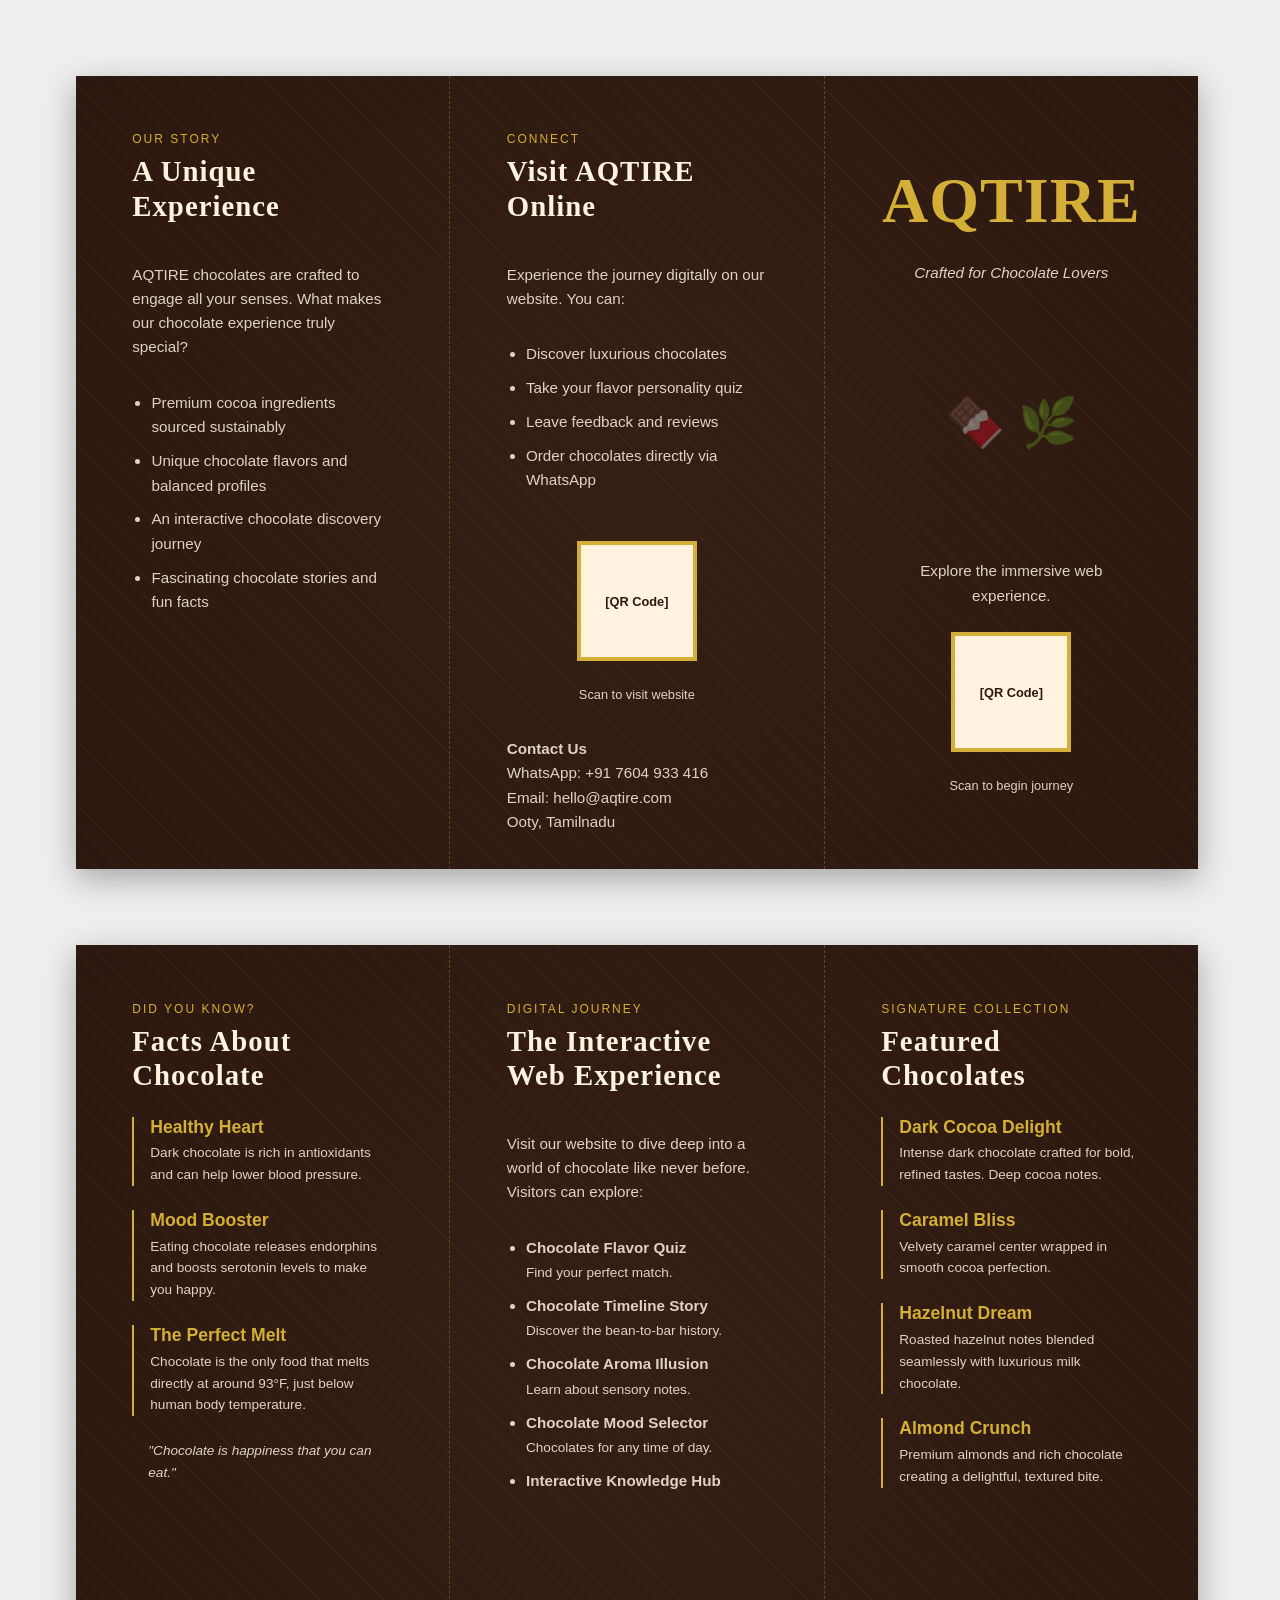
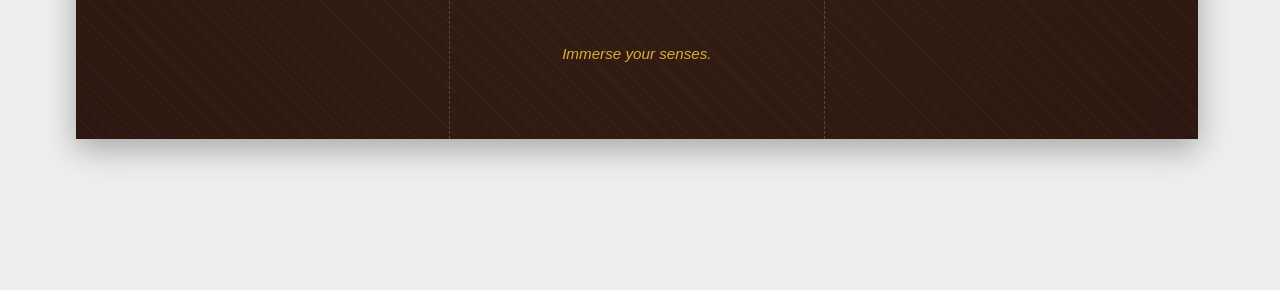
==== pamphlet.html @ f1e1c923 "changed" ====
<!DOCTYPE html>
<html lang="en">
<head>
  <meta charset="UTF-8">
  <meta name="viewport" content="width=device-width, initial-scale=1.0">
  <title>AQTIRE - Pamphlet Print Design</title>
  <style>
    :root {
      --dark: #2c1810;
      --cocoa: #4e342e;
      --gold: #d4af37;
      --cream: #fff3e0;
      --text: #f9ede0;
    }
    
    * {
      box-sizing: border-box;
    }
    
    body {
      margin: 0;
      padding: 2cm;
      background: #eee;
      font-family: 'Helvetica Neue', Arial, sans-serif;
      color: var(--dark);
    }

    h1, h2, h3, .brand {
      font-family: 'Times New Roman', serif;
      letter-spacing: 1px;
    }

    /* Print Setup */
    @page {
      size: A4 landscape;
      margin: 0;
    }

    .pamphlet-side {
      width: 29.7cm; /* A4 width */
      height: 21cm;  /* A4 height */
      background: var(--dark);
      background-image: radial-gradient(circle at center, #351f15 0%, #2c1810 100%);
      color: var(--cream);
      display: flex;
      margin-bottom: 2cm;
      box-shadow: 0 10px 30px rgba(0,0,0,0.3);
      position: relative;
      overflow: hidden;
    }
    
    /* Optional decorative background pattern */
    .pamphlet-side::before {
      content: '';
      position: absolute;
      top: 0; left: 0; right: 0; bottom: 0;
      background-image: repeating-linear-gradient(45deg, rgba(212, 175, 55, 0.03) 0, rgba(212, 175, 55, 0.03) 2px, transparent 2px, transparent 15px);
      pointer-events: none;
    }

    .panel {
      flex: 1;
      width: 9.9cm; /* 1/3rd of A4 width */
      padding: 1.5cm;
      border-right: 1px dashed rgba(212, 175, 55, 0.3);
      position: relative;
      z-index: 1;
      display: flex;
      flex-direction: column;
    }

    .panel:last-child {
      border-right: none;
    }

    .kicker {
      color: var(--gold);
      text-transform: uppercase;
      font-size: 0.75rem;
      letter-spacing: 2px;
      margin-bottom: 0.5rem;
    }

    .panel h2 {
      color: var(--cream);
      font-size: 1.8rem;
      margin-top: 0;
      margin-bottom: 1.5rem;
      line-height: 1.2;
    }

    .panel p {
      font-size: 0.95rem;
      line-height: 1.6;
      color: rgba(255, 243, 224, 0.85);
      margin-bottom: 1rem;
    }

    ul {
      padding-left: 1.2rem;
      color: rgba(255, 243, 224, 0.85);
      font-size: 0.95rem;
      line-height: 1.6;
    }

    ul li {
      margin-bottom: 0.6rem;
    }

    .brand-title {
      font-size: 4rem;
      color: var(--gold);
      margin: 2rem 0 0.5rem 0;
      text-align: center;
    }

    .tagline {
      font-size: 1.1rem;
      text-align: center;
      color: var(--cream);
      font-style: italic;
      margin-bottom: 3rem;
    }

    .center-content {
      text-align: center;
      margin: auto;
    }

    .qr-box {
      width: 120px;
      height: 120px;
      background: var(--cream);
      margin: 1.5rem auto;
      display: flex;
      align-items: center;
      justify-content: center;
      border: 4px solid var(--gold);
      color: var(--dark);
      font-weight: bold;
      font-size: 0.8rem;
    }

    .flavor-item {
      margin-bottom: 1.5rem;
      border-left: 2px solid var(--gold);
      padding-left: 1rem;
    }

    .flavor-item h4 {
      margin: 0 0 0.3rem 0;
      color: var(--gold);
      font-size: 1.1rem;
    }

    .flavor-item p {
      margin: 0;
      font-size: 0.85rem;
    }

  </style>
</head>
<body>

  <!-- Outside of Pamphlet -->
  <!-- Left to Right: Insider Flap (Inside Left), Back Cover, Front Cover -->
  <div class="pamphlet-side">
    <!-- Panel 1: Inside Left Flow (Folded in) -->
    <div class="panel">
      <div class="kicker">Our Story</div>
      <h2>A Unique Experience</h2>
      <p>AQTIRE chocolates are crafted to engage all your senses. What makes our chocolate experience truly special?</p>
      <ul>
        <li>Premium cocoa ingredients sourced sustainably</li>
        <li>Unique chocolate flavors and balanced profiles</li>
        <li>An interactive chocolate discovery journey</li>
        <li>Fascinating chocolate stories and fun facts</li>
      </ul>
    </div>

    <!-- Panel 2: Back Cover -->
    <div class="panel">
      <div class="kicker">Connect</div>
      <h2>Visit AQTIRE Online</h2>
      <p>Experience the journey digitally on our website. You can:</p>
      <ul>
        <li>Discover luxurious chocolates</li>
        <li>Take your flavor personality quiz</li>
        <li>Leave feedback and reviews</li>
        <li>Order chocolates directly via WhatsApp</li>
      </ul>
      <div class="center-content">
        <div class="qr-box">[QR Code]</div>
        <p style="font-size: 0.8rem">Scan to visit website</p>
      </div>
      <div style="margin-top: auto;">
        <p><strong>Contact Us</strong><br>
        WhatsApp: +91 7604 933 416<br>
        Email: hello@aqtire.com<br>
        Ooty, Tamilnadu</p>
      </div>
    </div>

    <!-- Panel 3: Front Cover -->
    <div class="panel" style="text-align: center; display: flex; flex-direction: column; align-items: center;">
      <h1 class="brand-title">AQTIRE</h1>
      <p class="tagline">Crafted for Chocolate Lovers</p>
      <div style="flex-grow: 1; display: flex; justify-content: center; align-items: center; font-size: 3rem; color: rgba(212, 175, 55, 0.4);">
        <!-- Placeholder for melted chocolate/cocoa bean illustration -->
        🍫 🌿
      </div>
      <p style="margin-bottom: 0;">Explore the immersive web experience.</p>
      <div class="qr-box">[QR Code]</div>
      <p style="font-size: 0.8rem; margin-top: 0;">Scan to begin journey</p>
    </div>
  </div>

  <!-- Inside of Pamphlet -->
  <!-- Left to Right: Inside Left, Inside Center, Inside Right -->
  <div class="pamphlet-side">
    <!-- Panel 4: Back Left (Often serves as additional content inside) -->
    <div class="panel">
      <div class="kicker">Did You Know?</div>
      <h2>Facts About Chocolate</h2>
      <div class="flavor-item">
        <h4>Healthy Heart</h4>
        <p>Dark chocolate is rich in antioxidants and can help lower blood pressure.</p>
      </div>
      <div class="flavor-item">
        <h4>Mood Booster</h4>
        <p>Eating chocolate releases endorphins and boosts serotonin levels to make you happy.</p>
      </div>
      <div class="flavor-item">
        <h4>The Perfect Melt</h4>
        <p>Chocolate is the only food that melts directly at around 93°F, just below human body temperature.</p>
      </div>
      <div class="flavor-item" style="border-left: none;">
        <p><em>"Chocolate is happiness that you can eat."</em></p>
      </div>
    </div>

    <!-- Panel 5: Inside Center -->
    <div class="panel">
      <div class="kicker">Digital Journey</div>
      <h2>The Interactive Web Experience</h2>
      <p>Visit our website to dive deep into a world of chocolate like never before. Visitors can explore:</p>
      <ul>
        <li><strong>Chocolate Flavor Quiz</strong><br><span style="font-size: 0.85rem">Find your perfect match.</span></li>
        <li><strong>Chocolate Timeline Story</strong><br><span style="font-size: 0.85rem">Discover the bean-to-bar history.</span></li>
        <li><strong>Chocolate Aroma Illusion</strong><br><span style="font-size: 0.85rem">Learn about sensory notes.</span></li>
        <li><strong>Chocolate Mood Selector</strong><br><span style="font-size: 0.85rem">Chocolates for any time of day.</span></li>
        <li><strong>Interactive Knowledge Hub</strong></li>
      </ul>
      <p style="margin-top: auto; font-style: italic; text-align: center; color: var(--gold);">Immerse your senses.</p>
    </div>

    <!-- Panel 6: Inside Right -->
    <div class="panel">
      <div class="kicker">Signature Collection</div>
      <h2>Featured Chocolates</h2>
      
      <div class="flavor-item">
        <h4>Dark Cocoa Delight</h4>
        <p>Intense dark chocolate crafted for bold, refined tastes. Deep cocoa notes.</p>
      </div>
      
      <div class="flavor-item">
        <h4>Caramel Bliss</h4>
        <p>Velvety caramel center wrapped in smooth cocoa perfection.</p>
      </div>
      
      <div class="flavor-item">
        <h4>Hazelnut Dream</h4>
        <p>Roasted hazelnut notes blended seamlessly with luxurious milk chocolate.</p>
      </div>
      
      <div class="flavor-item">
        <h4>Almond Crunch</h4>
        <p>Premium almonds and rich chocolate creating a delightful, textured bite.</p>
      </div>
    </div>
  </div>

</body>
</html>
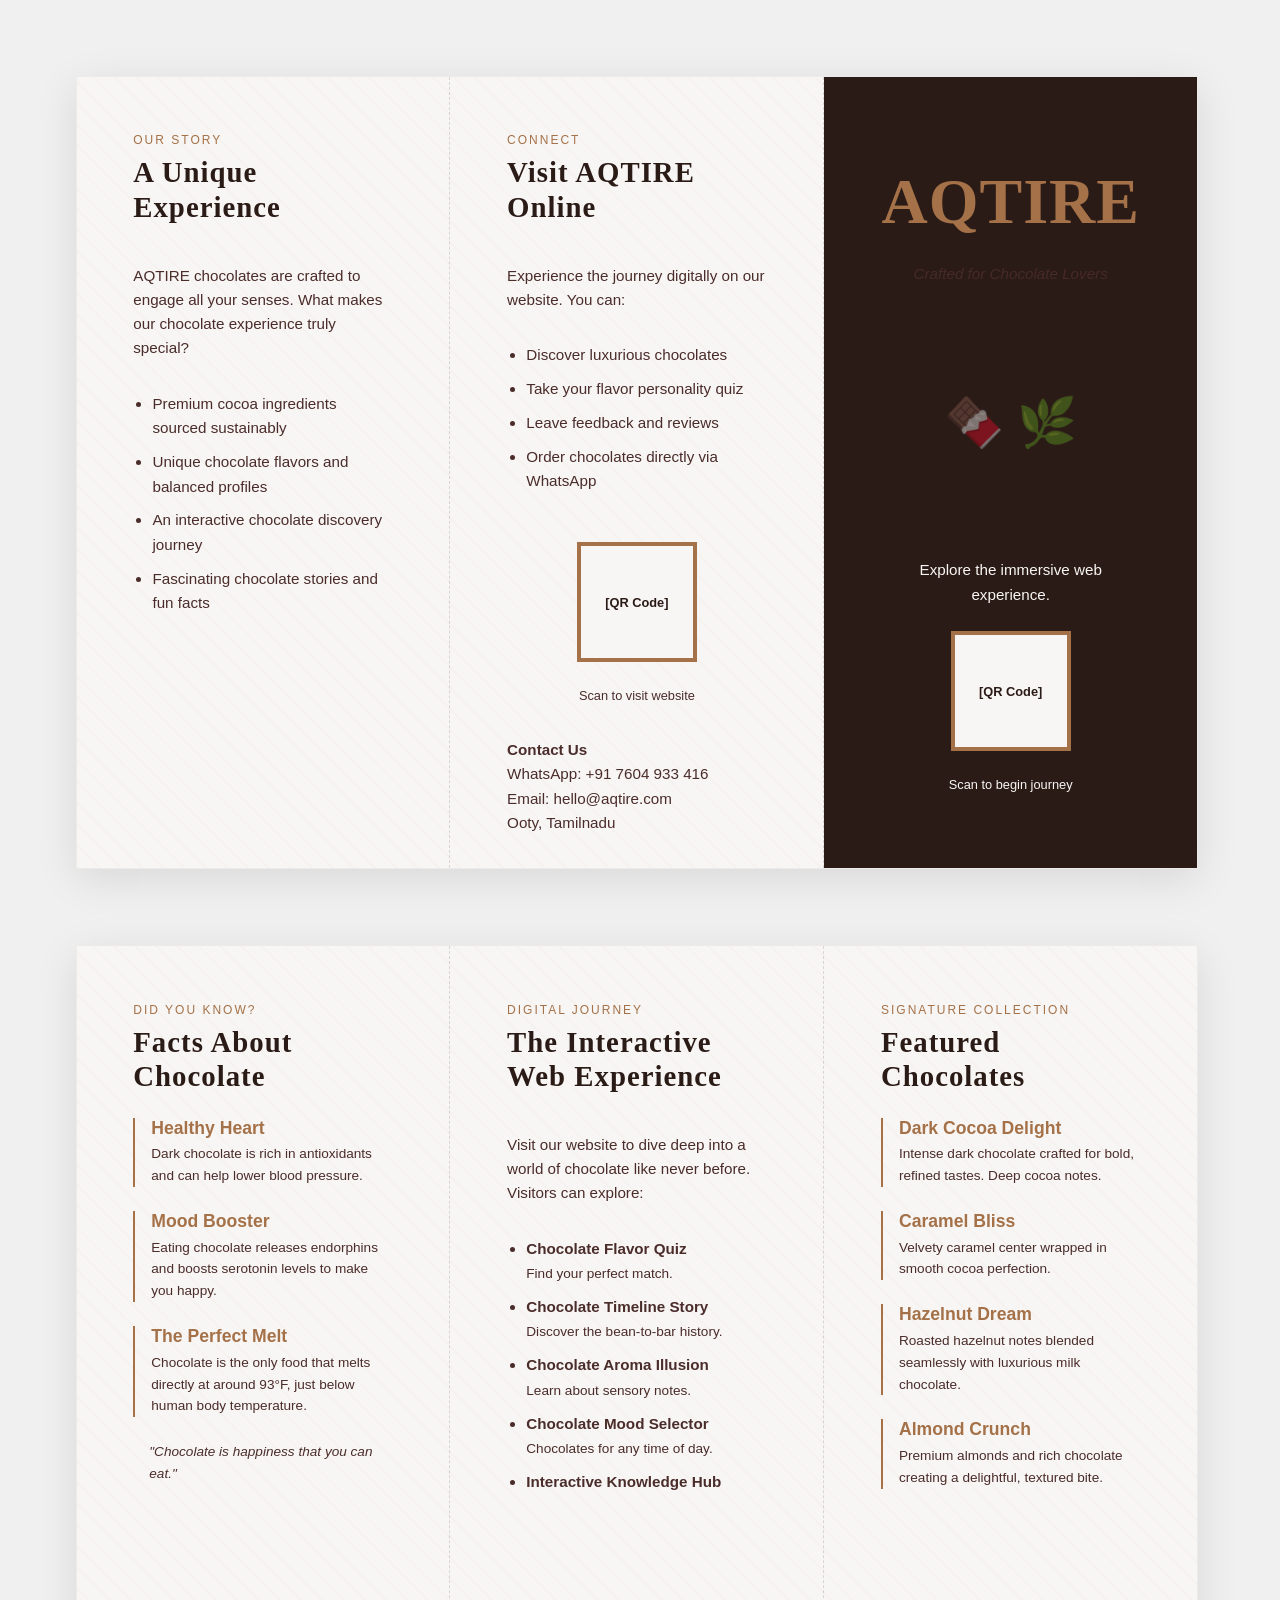
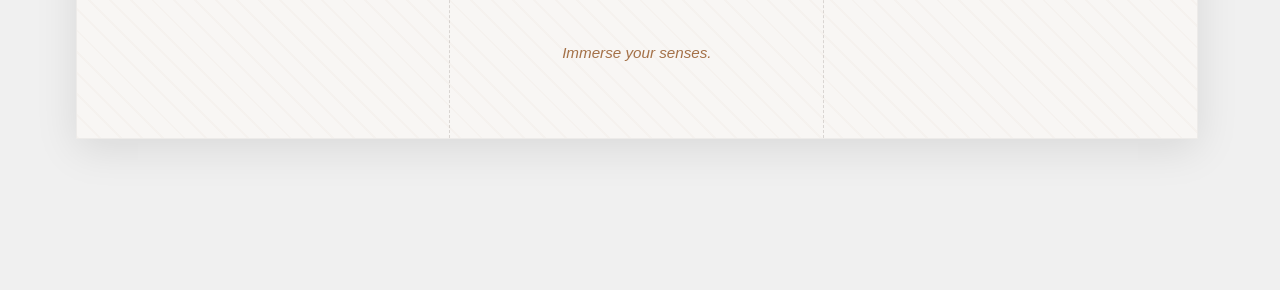
==== commit 31fb17a9: "done" ====
--- a/pamphlet.html
+++ b/pamphlet.html
@@ -6,11 +6,12 @@
   <title>AQTIRE - Pamphlet Print Design</title>
   <style>
     :root {
-      --dark: #2c1810;
-      --cocoa: #4e342e;
-      --gold: #d4af37;
-      --cream: #fff3e0;
-      --text: #f9ede0;
+      --primary: #2B1B17;
+      --secondary: #4A2C2A;
+      --gold: #A47148;
+      --bg-main: #F8F6F4;
+      --bg-soft: #EDE7E3;
+      --white: #F8F6F4;
     }
     
     * {
@@ -20,9 +21,9 @@
     body {
       margin: 0;
       padding: 2cm;
-      background: #eee;
+      background: #f0f0f0;
       font-family: 'Helvetica Neue', Arial, sans-serif;
-      color: var(--dark);
+      color: var(--primary);
     }
 
     h1, h2, h3, .brand {
@@ -39,14 +40,14 @@
     .pamphlet-side {
       width: 29.7cm; /* A4 width */
       height: 21cm;  /* A4 height */
-      background: var(--dark);
-      background-image: radial-gradient(circle at center, #351f15 0%, #2c1810 100%);
-      color: var(--cream);
+      background: var(--white);
+      color: var(--primary);
       display: flex;
       margin-bottom: 2cm;
-      box-shadow: 0 10px 30px rgba(0,0,0,0.3);
+      box-shadow: 0 10px 40px rgba(0,0,0,0.1);
       position: relative;
       overflow: hidden;
+      border: 1px solid rgba(43, 27, 23, 0.05);
     }
     
     /* Optional decorative background pattern */
@@ -54,7 +55,7 @@
       content: '';
       position: absolute;
       top: 0; left: 0; right: 0; bottom: 0;
-      background-image: repeating-linear-gradient(45deg, rgba(212, 175, 55, 0.03) 0, rgba(212, 175, 55, 0.03) 2px, transparent 2px, transparent 15px);
+      background-image: repeating-linear-gradient(45deg, rgba(164, 113, 72, 0.03) 0, rgba(164, 113, 72, 0.03) 2px, transparent 2px, transparent 15px);
       pointer-events: none;
     }
 
@@ -62,7 +63,7 @@
       flex: 1;
       width: 9.9cm; /* 1/3rd of A4 width */
       padding: 1.5cm;
-      border-right: 1px dashed rgba(212, 175, 55, 0.3);
+      border-right: 1px dashed rgba(43, 27, 23, 0.15);
       position: relative;
       z-index: 1;
       display: flex;
@@ -82,7 +83,7 @@
     }
 
     .panel h2 {
-      color: var(--cream);
+      color: var(--primary);
       font-size: 1.8rem;
       margin-top: 0;
       margin-bottom: 1.5rem;
@@ -92,13 +93,13 @@
     .panel p {
       font-size: 0.95rem;
       line-height: 1.6;
-      color: rgba(255, 243, 224, 0.85);
+      color: var(--secondary);
       margin-bottom: 1rem;
     }
 
     ul {
       padding-left: 1.2rem;
-      color: rgba(255, 243, 224, 0.85);
+      color: var(--secondary);
       font-size: 0.95rem;
       line-height: 1.6;
     }
@@ -117,9 +118,10 @@
     .tagline {
       font-size: 1.1rem;
       text-align: center;
-      color: var(--cream);
+      color: var(--white);
       font-style: italic;
       margin-bottom: 3rem;
+      opacity: 0.9;
     }
 
     .center-content {
@@ -130,13 +132,13 @@
     .qr-box {
       width: 120px;
       height: 120px;
-      background: var(--cream);
+      background: var(--white);
       margin: 1.5rem auto;
       display: flex;
       align-items: center;
       justify-content: center;
       border: 4px solid var(--gold);
-      color: var(--dark);
+      color: var(--primary);
       font-weight: bold;
       font-size: 0.8rem;
     }
@@ -202,16 +204,16 @@
     </div>
 
     <!-- Panel 3: Front Cover -->
-    <div class="panel" style="text-align: center; display: flex; flex-direction: column; align-items: center;">
-      <h1 class="brand-title">AQTIRE</h1>
+    <div class="panel" style="text-align: center; display: flex; flex-direction: column; align-items: center; background: var(--primary); color: var(--white); border-right: none;">
+      <h1 class="brand-title" style="color: var(--gold);">AQTIRE</h1>
       <p class="tagline">Crafted for Chocolate Lovers</p>
-      <div style="flex-grow: 1; display: flex; justify-content: center; align-items: center; font-size: 3rem; color: rgba(212, 175, 55, 0.4);">
+      <div style="flex-grow: 1; display: flex; justify-content: center; align-items: center; font-size: 3rem; color: rgba(164, 113, 72, 0.45);">
         <!-- Placeholder for melted chocolate/cocoa bean illustration -->
         🍫 🌿
       </div>
-      <p style="margin-bottom: 0;">Explore the immersive web experience.</p>
+      <p style="margin-bottom: 0; color: var(--white);">Explore the immersive web experience.</p>
       <div class="qr-box">[QR Code]</div>
-      <p style="font-size: 0.8rem; margin-top: 0;">Scan to begin journey</p>
+      <p style="font-size: 0.8rem; margin-top: 0; color: var(--white);">Scan to begin journey</p>
     </div>
   </div>
 
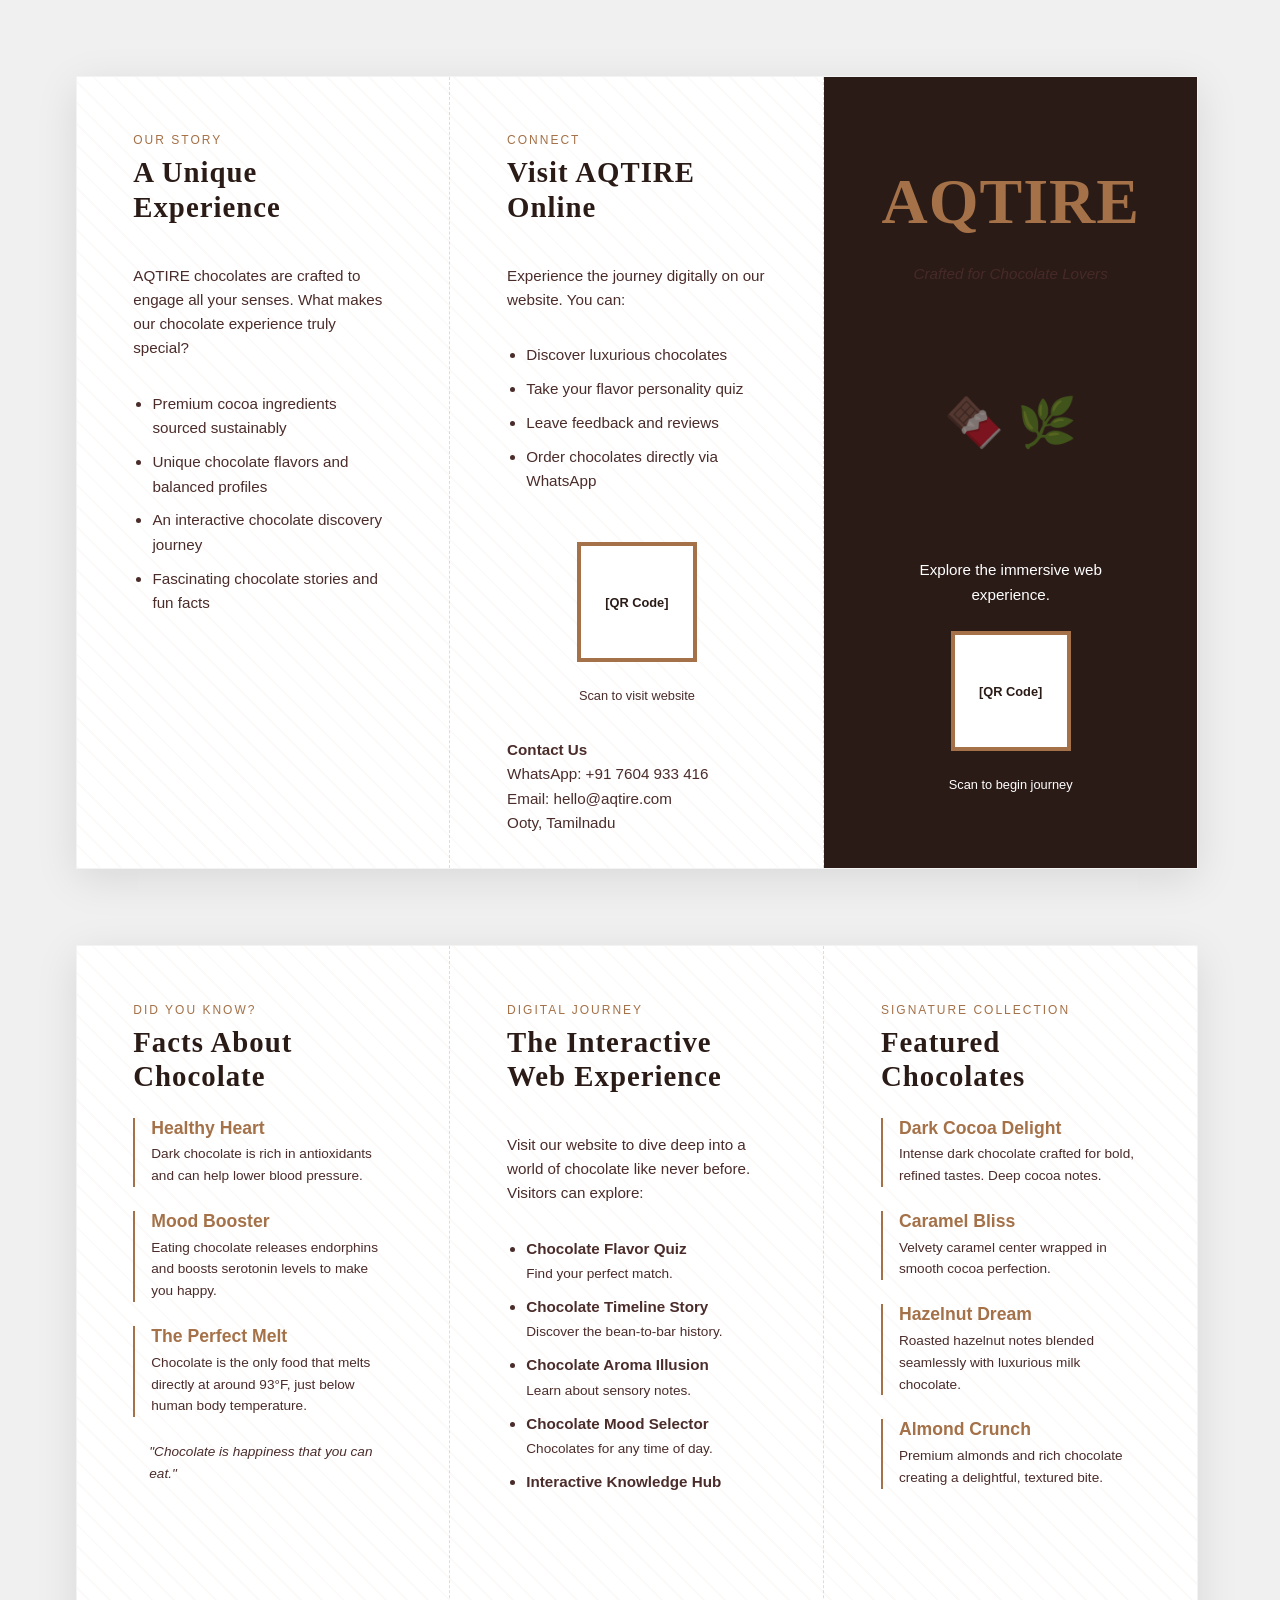
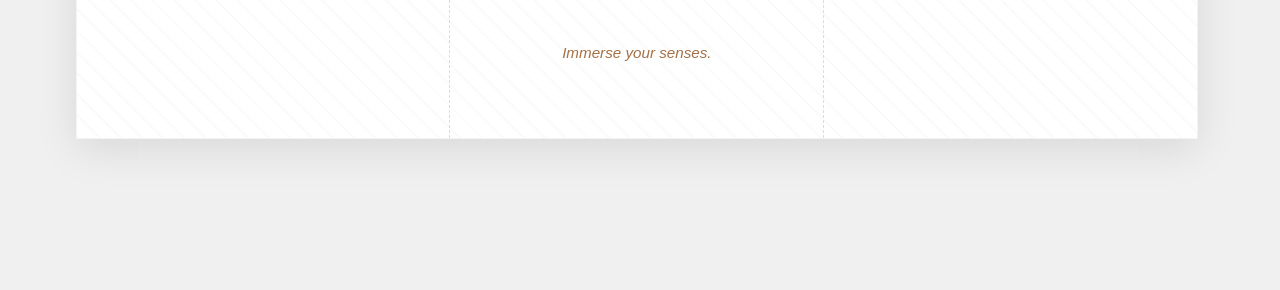
==== commit 856c0e65: "added" ====
--- a/pamphlet.html
+++ b/pamphlet.html
@@ -1,5 +1,6 @@
 <!DOCTYPE html>
 <html lang="en">
+
 <head>
   <meta charset="UTF-8">
   <meta name="viewport" content="width=device-width, initial-scale=1.0">
@@ -11,13 +12,13 @@
       --gold: #A47148;
       --bg-main: #F8F6F4;
       --bg-soft: #EDE7E3;
-      --white: #F8F6F4;
-    }
-    
+      --white: #ffffff;
+    }
+
     * {
       box-sizing: border-box;
     }
-    
+
     body {
       margin: 0;
       padding: 2cm;
@@ -26,7 +27,10 @@
       color: var(--primary);
     }
 
-    h1, h2, h3, .brand {
+    h1,
+    h2,
+    h3,
+    .brand {
       font-family: 'Times New Roman', serif;
       letter-spacing: 1px;
     }
@@ -38,30 +42,36 @@
     }
 
     .pamphlet-side {
-      width: 29.7cm; /* A4 width */
-      height: 21cm;  /* A4 height */
+      width: 29.7cm;
+      /* A4 width */
+      height: 21cm;
+      /* A4 height */
       background: var(--white);
       color: var(--primary);
       display: flex;
       margin-bottom: 2cm;
-      box-shadow: 0 10px 40px rgba(0,0,0,0.1);
+      box-shadow: 0 10px 40px rgba(0, 0, 0, 0.1);
       position: relative;
       overflow: hidden;
       border: 1px solid rgba(43, 27, 23, 0.05);
     }
-    
+
     /* Optional decorative background pattern */
     .pamphlet-side::before {
       content: '';
       position: absolute;
-      top: 0; left: 0; right: 0; bottom: 0;
+      top: 0;
+      left: 0;
+      right: 0;
+      bottom: 0;
       background-image: repeating-linear-gradient(45deg, rgba(164, 113, 72, 0.03) 0, rgba(164, 113, 72, 0.03) 2px, transparent 2px, transparent 15px);
       pointer-events: none;
     }
 
     .panel {
       flex: 1;
-      width: 9.9cm; /* 1/3rd of A4 width */
+      width: 9.9cm;
+      /* 1/3rd of A4 width */
       padding: 1.5cm;
       border-right: 1px dashed rgba(43, 27, 23, 0.15);
       position: relative;
@@ -159,9 +169,9 @@
       margin: 0;
       font-size: 0.85rem;
     }
-
   </style>
 </head>
+
 <body>
 
   <!-- Outside of Pamphlet -->
@@ -197,17 +207,19 @@
       </div>
       <div style="margin-top: auto;">
         <p><strong>Contact Us</strong><br>
-        WhatsApp: +91 7604 933 416<br>
-        Email: hello@aqtire.com<br>
-        Ooty, Tamilnadu</p>
+          WhatsApp: +91 7604 933 416<br>
+          Email: hello@aqtire.com<br>
+          Ooty, Tamilnadu</p>
       </div>
     </div>
 
     <!-- Panel 3: Front Cover -->
-    <div class="panel" style="text-align: center; display: flex; flex-direction: column; align-items: center; background: var(--primary); color: var(--white); border-right: none;">
+    <div class="panel"
+      style="text-align: center; display: flex; flex-direction: column; align-items: center; background: var(--primary); color: var(--white); border-right: none;">
       <h1 class="brand-title" style="color: var(--gold);">AQTIRE</h1>
       <p class="tagline">Crafted for Chocolate Lovers</p>
-      <div style="flex-grow: 1; display: flex; justify-content: center; align-items: center; font-size: 3rem; color: rgba(164, 113, 72, 0.45);">
+      <div
+        style="flex-grow: 1; display: flex; justify-content: center; align-items: center; font-size: 3rem; color: rgba(164, 113, 72, 0.45);">
         <!-- Placeholder for melted chocolate/cocoa bean illustration -->
         🍫 🌿
       </div>
@@ -247,10 +259,14 @@
       <h2>The Interactive Web Experience</h2>
       <p>Visit our website to dive deep into a world of chocolate like never before. Visitors can explore:</p>
       <ul>
-        <li><strong>Chocolate Flavor Quiz</strong><br><span style="font-size: 0.85rem">Find your perfect match.</span></li>
-        <li><strong>Chocolate Timeline Story</strong><br><span style="font-size: 0.85rem">Discover the bean-to-bar history.</span></li>
-        <li><strong>Chocolate Aroma Illusion</strong><br><span style="font-size: 0.85rem">Learn about sensory notes.</span></li>
-        <li><strong>Chocolate Mood Selector</strong><br><span style="font-size: 0.85rem">Chocolates for any time of day.</span></li>
+        <li><strong>Chocolate Flavor Quiz</strong><br><span style="font-size: 0.85rem">Find your perfect match.</span>
+        </li>
+        <li><strong>Chocolate Timeline Story</strong><br><span style="font-size: 0.85rem">Discover the bean-to-bar
+            history.</span></li>
+        <li><strong>Chocolate Aroma Illusion</strong><br><span style="font-size: 0.85rem">Learn about sensory
+            notes.</span></li>
+        <li><strong>Chocolate Mood Selector</strong><br><span style="font-size: 0.85rem">Chocolates for any time of
+            day.</span></li>
         <li><strong>Interactive Knowledge Hub</strong></li>
       </ul>
       <p style="margin-top: auto; font-style: italic; text-align: center; color: var(--gold);">Immerse your senses.</p>
@@ -260,22 +276,22 @@
     <div class="panel">
       <div class="kicker">Signature Collection</div>
       <h2>Featured Chocolates</h2>
-      
+
       <div class="flavor-item">
         <h4>Dark Cocoa Delight</h4>
         <p>Intense dark chocolate crafted for bold, refined tastes. Deep cocoa notes.</p>
       </div>
-      
+
       <div class="flavor-item">
         <h4>Caramel Bliss</h4>
         <p>Velvety caramel center wrapped in smooth cocoa perfection.</p>
       </div>
-      
+
       <div class="flavor-item">
         <h4>Hazelnut Dream</h4>
         <p>Roasted hazelnut notes blended seamlessly with luxurious milk chocolate.</p>
       </div>
-      
+
       <div class="flavor-item">
         <h4>Almond Crunch</h4>
         <p>Premium almonds and rich chocolate creating a delightful, textured bite.</p>
@@ -284,4 +300,5 @@
   </div>
 
 </body>
-</html>
+
+</html>
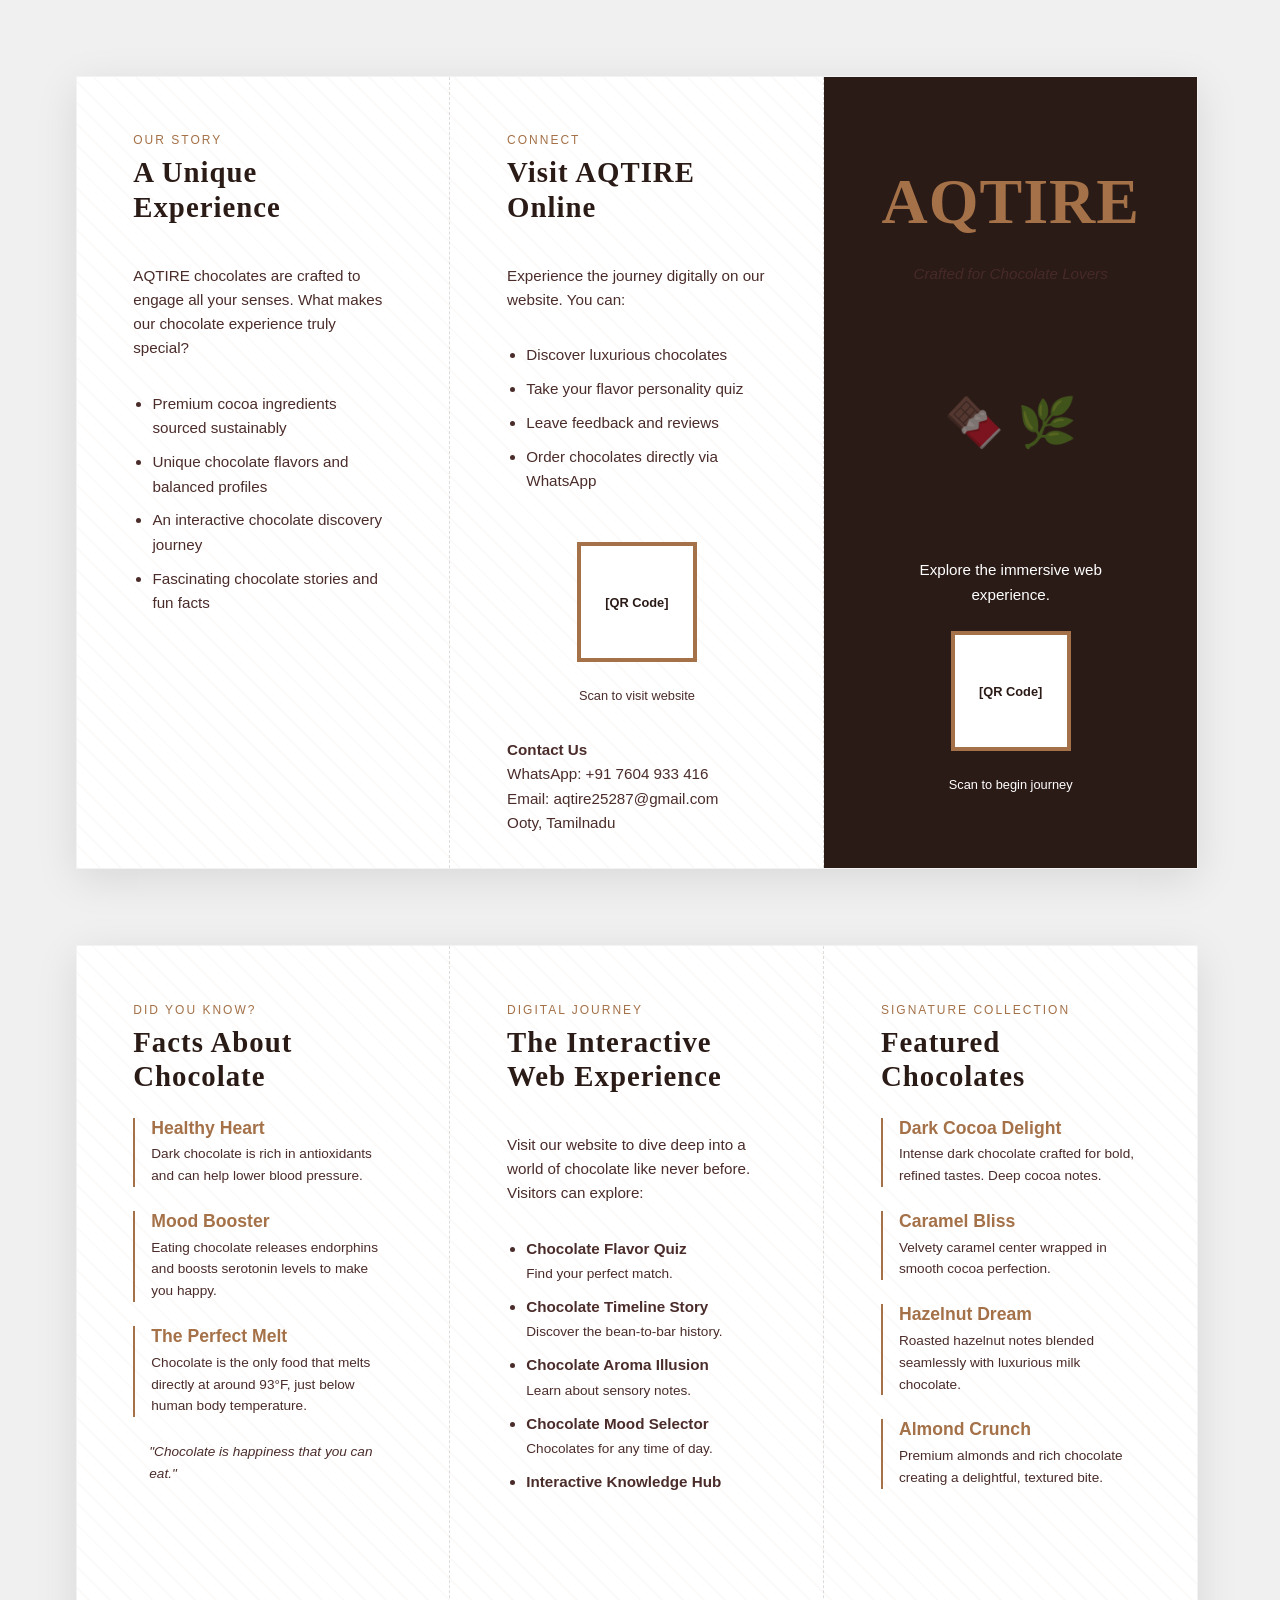
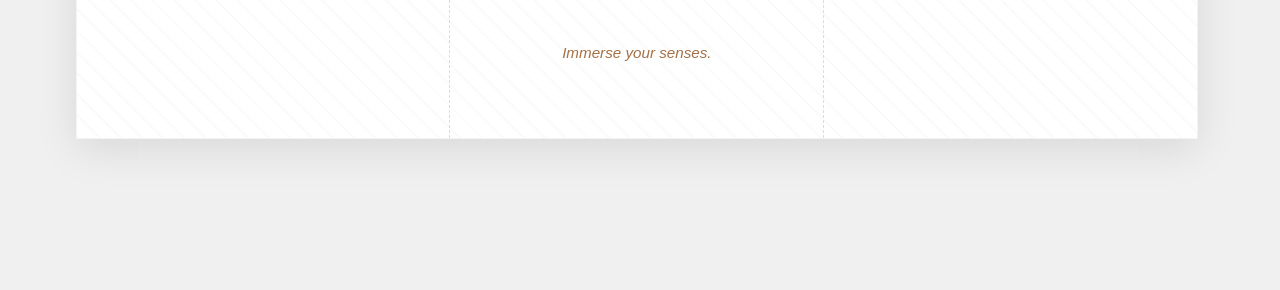
==== commit 8d1fa7ee: "done" ====
--- a/pamphlet.html
+++ b/pamphlet.html
@@ -208,7 +208,7 @@
       <div style="margin-top: auto;">
         <p><strong>Contact Us</strong><br>
           WhatsApp: +91 7604 933 416<br>
-          Email: hello@aqtire.com<br>
+          Email: aqtire25287@gmail.com<br>
           Ooty, Tamilnadu</p>
       </div>
     </div>
